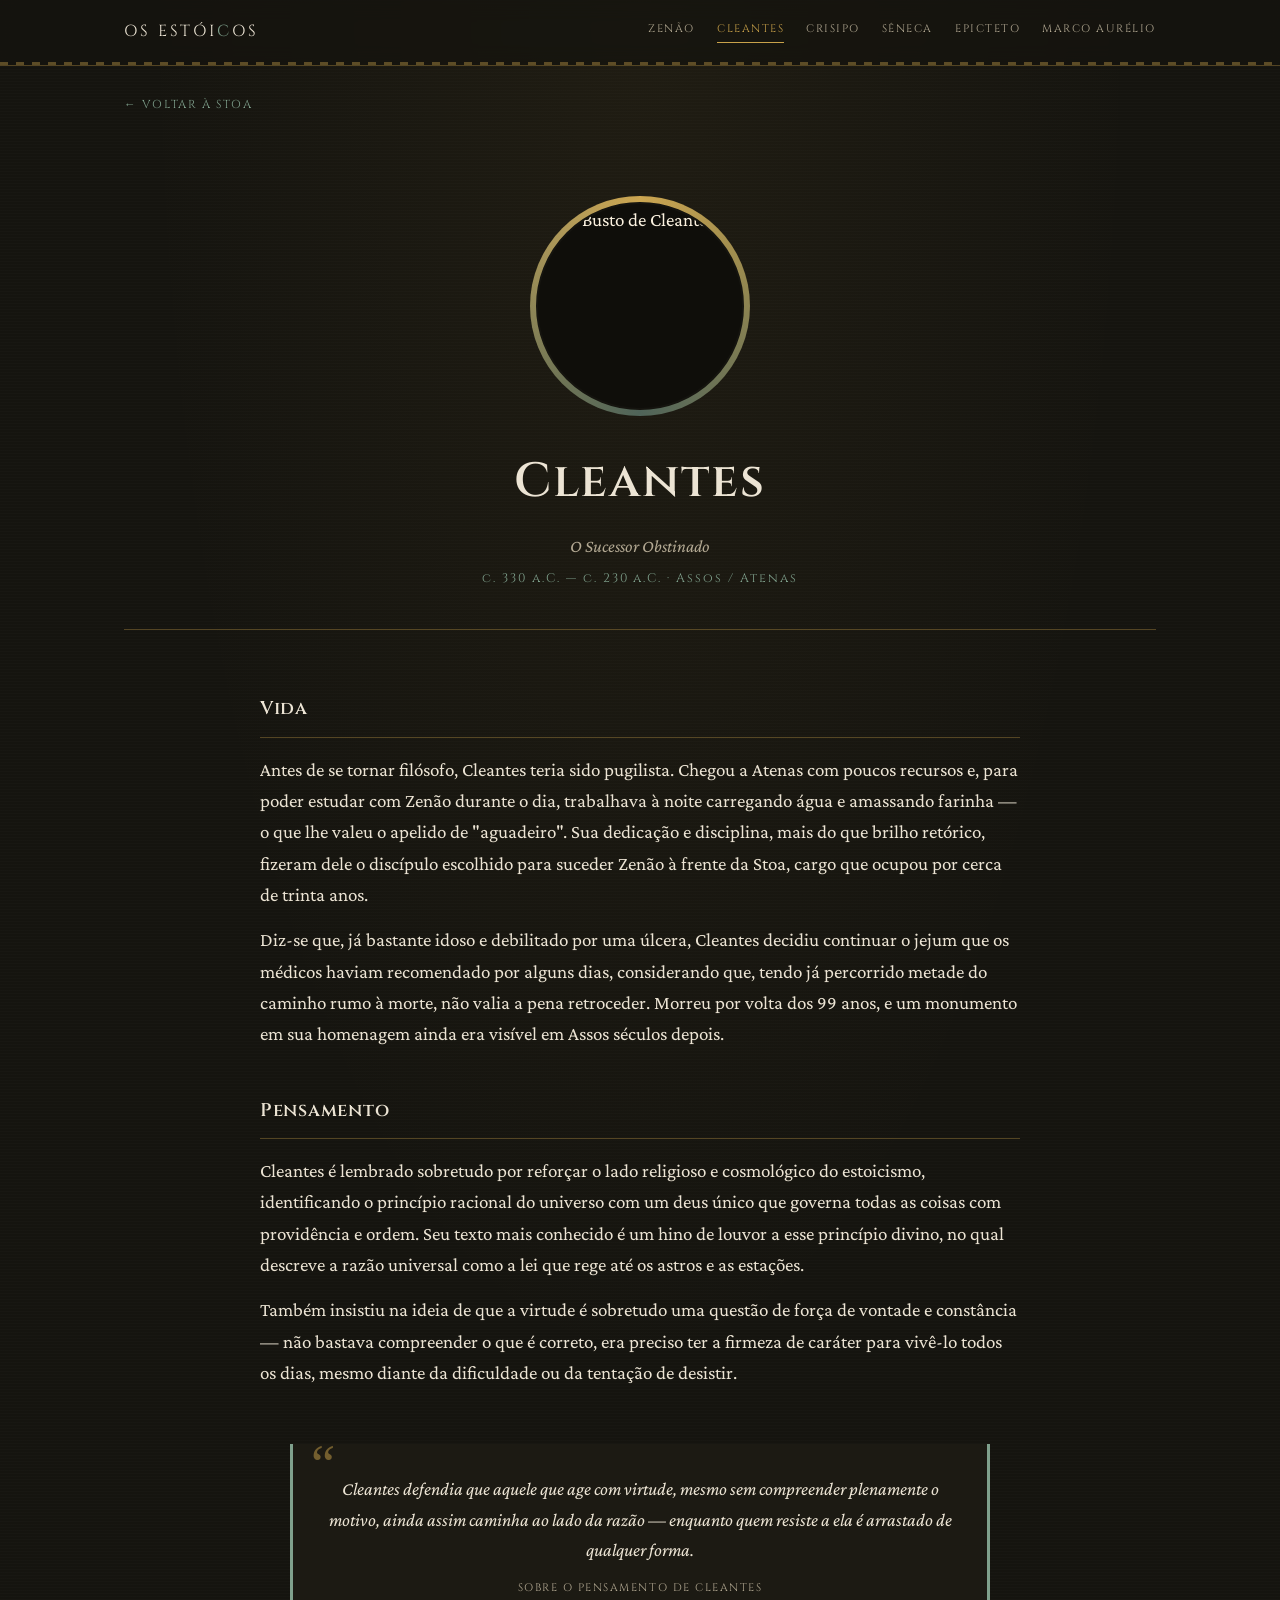
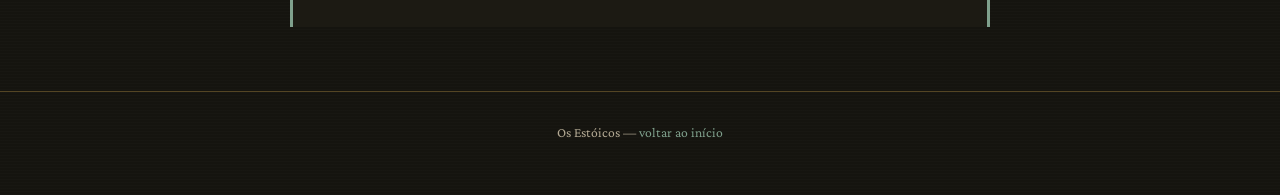
==== cleantes.html @ 4e1180bf "Add files via upload" ====
<!DOCTYPE html>
<html lang="pt-BR">
<head>
<meta charset="UTF-8">
<meta name="viewport" content="width=device-width, initial-scale=1.0">
<title>Cleantes — Os Estóicos</title>
<link rel="stylesheet" href="style.css">
</head>
<body>

<header class="frieze">
  <div class="frieze-inner">
    <div class="brand">OS ESTÓI<span>C</span>OS</div>
    <nav class="frieze-links" aria-label="Filósofos">
      <a href="zenao.html">Zenão</a>
      <a href="cleantes.html" class="current">Cleantes</a>
      <a href="crisipo.html">Crisipo</a>
      <a href="seneca.html">Sêneca</a>
      <a href="epicteto.html">Epicteto</a>
      <a href="marco-aurelio.html">Marco Aurélio</a>
    </nav>
  </div>
</header>

<main>
  <div class="wrap" style="padding-top:20px">
    <a class="back-link" href="index.html">← Voltar à Stoa</a>
  </div>

  <section class="p-hero wrap">
    <div class="coin large">
      <div class="coin-inner">
        <img src="https://commons.wikimedia.org/wiki/Special:FilePath/Bust_of_the_Stoic_Philosopher_Cleanthes.jpg?width=700" alt="Busto de Cleantes">
      </div>
    </div>
    <h1>Cleantes</h1>
    <span class="epithet">O Sucessor Obstinado</span>
    <span class="dates">c. 330 a.C. — c. 230 a.C. · Assos / Atenas</span>
  </section>

  <div class="wrap"><hr class="rule"></div>

  <section class="section wrap">
    <div class="content-grid">

      <div>
        <h2>Vida</h2>
        <p>
          Antes de se tornar filósofo, Cleantes teria sido pugilista. Chegou a
          Atenas com poucos recursos e, para poder estudar com Zenão durante o
          dia, trabalhava à noite carregando água e amassando farinha — o que
          lhe valeu o apelido de "aguadeiro". Sua dedicação e disciplina,
          mais do que brilho retórico, fizeram dele o discípulo escolhido para
          suceder Zenão à frente da Stoa, cargo que ocupou por cerca de trinta
          anos.
        </p>
        <p>
          Diz-se que, já bastante idoso e debilitado por uma úlcera, Cleantes
          decidiu continuar o jejum que os médicos haviam recomendado por
          alguns dias, considerando que, tendo já percorrido metade do caminho
          rumo à morte, não valia a pena retroceder. Morreu por volta dos 99
          anos, e um monumento em sua homenagem ainda era visível em Assos
          séculos depois.
        </p>
      </div>

      <div>
        <h2>Pensamento</h2>
        <p>
          Cleantes é lembrado sobretudo por reforçar o lado religioso e
          cosmológico do estoicismo, identificando o princípio racional do
          universo com um deus único que governa todas as coisas com
          providência e ordem. Seu texto mais conhecido é um hino de louvor a
          esse princípio divino, no qual descreve a razão universal como a lei
          que rege até os astros e as estações.
        </p>
        <p>
          Também insistiu na ideia de que a virtude é sobretudo uma questão de
          força de vontade e constância — não bastava compreender o que é
          correto, era preciso ter a firmeza de caráter para vivê-lo todos os
          dias, mesmo diante da dificuldade ou da tentação de desistir.
        </p>
      </div>

    </div>

    <div class="quote-block" style="margin-top:56px">
      Cleantes defendia que aquele que age com virtude, mesmo sem
      compreender plenamente o motivo, ainda assim caminha ao lado da razão —
      enquanto quem resiste a ela é arrastado de qualquer forma.
      <cite>Sobre o pensamento de Cleantes</cite>
    </div>
  </section>
</main>

<footer>
  <div class="wrap">Os Estóicos — <a href="index.html">voltar ao início</a></div>
</footer>

</body>
</html>
---- style.css ----
@import url('https://fonts.googleapis.com/css2?family=Cinzel:wght@500;600;700&family=Crimson+Pro:ital,wght@0,400;0,500;0,600;1,400&display=swap');

:root{
  --bg: #15140f;
  --bg-panel: #1c1a13;
  --marble: #ece4d4;
  --marble-dim: #b3a993;
  --verdigris: #7fa08c;
  --verdigris-dim: #4f6459;
  --terracotta: #b4502f;
  --gold: #c9a24a;
  --rule: rgba(201,162,74,0.35);
  --maxw: 1080px;
}

*{ box-sizing: border-box; }

html{ scroll-behavior: smooth; }

body{
  margin:0;
  background: var(--bg);
  background-image:
    radial-gradient(ellipse at top, rgba(201,162,74,0.06), transparent 55%),
    repeating-linear-gradient(180deg, rgba(255,255,255,0.012) 0px, rgba(255,255,255,0.012) 1px, transparent 1px, transparent 3px);
  color: var(--marble);
  font-family: 'Crimson Pro', Georgia, serif;
  font-size: 19px;
  line-height: 1.65;
  -webkit-font-smoothing: antialiased;
}

a{ color: var(--verdigris); text-decoration: none; }
a:hover{ color: var(--gold); }
a:focus-visible, button:focus-visible{ outline: 2px solid var(--gold); outline-offset: 3px; }

h1,h2,h3, .display{
  font-family: 'Cinzel', serif;
  letter-spacing: 0.04em;
  font-weight: 600;
  color: var(--marble);
  margin: 0;
}

.eyebrow{
  font-family: 'Cinzel', serif;
  font-size: 0.72rem;
  letter-spacing: 0.28em;
  text-transform: uppercase;
  color: var(--verdigris);
}

/* ---------- frieze nav ---------- */
.frieze{
  position: sticky;
  top: 0;
  z-index: 50;
  border-bottom: 1px solid var(--rule);
  background: rgba(21,20,15,0.78);
  backdrop-filter: blur(10px) saturate(1.1);
  -webkit-backdrop-filter: blur(10px) saturate(1.1);
}
/* delicate gold key-pattern hairline beneath the nav */
.frieze::after{
  content:"";
  display:block;
  height:3px;
  background-image: repeating-linear-gradient(
    90deg,
    var(--gold) 0 8px,
    transparent 8px 16px
  );
  opacity: 0.4;
}
.frieze-inner{
  max-width: var(--maxw);
  margin: 0 auto;
  padding: 18px 24px;
  display:flex;
  align-items:center;
  justify-content: space-between;
  gap: 20px;
  flex-wrap: wrap;
}
.brand{
  font-family:'Cinzel', serif;
  font-size: 1rem;
  letter-spacing: 0.18em;
  color: var(--marble);
  white-space: nowrap;
}
.brand span{ color: var(--verdigris); }
.frieze-links{
  display:flex;
  gap: 22px;
  flex-wrap: wrap;
  font-family:'Cinzel', serif;
  font-size: 0.68rem;
  letter-spacing: 0.14em;
  text-transform: uppercase;
}
.frieze-links a{
  color: var(--marble-dim);
  padding-bottom: 4px;
  border-bottom: 1px solid transparent;
}
.frieze-links a:hover{ color: var(--marble); border-color: var(--rule); }
.frieze-links a.current{ color: var(--gold); border-color: var(--gold); }

/* ---------- layout helpers ---------- */
.wrap{ max-width: var(--maxw); margin: 0 auto; padding: 0 24px; }
.section{ padding: 64px 0; }
.rule{
  height:1px;
  background: var(--rule);
  border:none;
  margin: 0;
}

/* ---------- entrance animation ---------- */
@keyframes fadeUp{
  from{ opacity:0; transform: translateY(16px); }
  to{ opacity:1; transform: translateY(0); }
}
.fade-in{
  animation: fadeUp 0.8s cubic-bezier(.2,.7,.3,1) both;
}

/* ---------- home hero ---------- */
.hero{ padding: 88px 0 56px; text-align:center; }
.hero .eyebrow{ display:block; margin-bottom: 18px; animation: fadeUp 0.7s ease both; }
.hero h1{
  font-size: clamp(2.4rem, 6vw, 4.2rem);
  line-height: 1.05;
  animation: fadeUp 0.8s ease both 0.08s;
}
.hero p.lede{
  max-width: 640px;
  margin: 26px auto 0;
  color: var(--marble-dim);
  font-size: 1.15rem;
  animation: fadeUp 0.9s ease both 0.16s;
}

/* ---------- coin medallion ---------- */
.coin{
  position: relative;
  width: 148px; height:148px;
  margin: 0 auto;
  border-radius: 50%;
  padding: 6px;
  background:
    radial-gradient(circle at 30% 25%, rgba(255,255,255,0.08), transparent 60%),
    conic-gradient(from 0deg, var(--gold), var(--verdigris-dim), var(--gold));
  transition: box-shadow 0.4s ease, transform 0.4s ease;
  animation: fadeUp 0.8s ease both;
}
.coin-inner{
  width:100%; height:100%;
  border-radius:50%;
  overflow:hidden;
  border: 2px solid var(--bg);
  background: #0f0e0a;
}
.coin-inner img{
  width:100%; height:100%;
  object-fit: cover;
  filter: grayscale(0.55) sepia(0.18) contrast(1.05);
  display:block;
  transition: filter 0.4s ease, transform 0.6s ease;
}
.coin.large{ width: 220px; height:220px; }

.stele:hover .coin,
.p-hero .coin:hover{
  box-shadow: 0 0 0 6px rgba(201,162,74,0.12), 0 8px 28px rgba(0,0,0,0.45);
  transform: scale(1.03);
}
.stele:hover .coin-inner img{
  filter: grayscale(0.25) sepia(0.22) contrast(1.08);
  transform: scale(1.06);
}

/* ---------- era group ---------- */
.era-head{
  display:flex;
  align-items:baseline;
  gap: 16px;
  margin-bottom: 34px;
}
.era-head h2{ font-size: 1.4rem; }
.era-head .years{ color: var(--marble-dim); font-family:'Crimson Pro',serif; font-style: italic; font-size:1rem; }
.era-head::after{
  content:"";
  flex:1;
  height:1px;
  background: var(--rule);
}

.stele-grid{
  display:grid;
  grid-template-columns: repeat(3, 1fr);
  gap: 28px;
}
@media (max-width: 720px){
  .stele-grid{ grid-template-columns: 1fr; }
}

.stele{
  background: var(--bg-panel);
  border: 1px solid var(--rule);
  padding: 32px 22px 26px;
  text-align:center;
  transition: transform 0.25s ease, border-color 0.25s ease, background 0.25s ease, box-shadow 0.25s ease;
  animation: fadeUp 0.7s ease both;
}
.stele-grid > .stele:nth-child(1){ animation-delay: 0.05s; }
.stele-grid > .stele:nth-child(2){ animation-delay: 0.14s; }
.stele-grid > .stele:nth-child(3){ animation-delay: 0.23s; }

.stele:hover{
  transform: translateY(-6px);
  border-color: var(--gold);
  background: #221f16;
  box-shadow: 0 14px 32px rgba(0,0,0,0.35);
}
.stele h3{
  margin-top: 20px;
  font-size: 1.1rem;
}
.stele .epithet{
  display:block;
  margin-top: 6px;
  font-style: italic;
  color: var(--marble-dim);
  font-size: 0.95rem;
}
.stele .goto{
  display:inline-block;
  margin-top: 18px;
  font-family:'Cinzel', serif;
  font-size: 0.68rem;
  letter-spacing: 0.14em;
  text-transform: uppercase;
  transition: letter-spacing 0.3s ease, color 0.3s ease;
}
.stele:hover .goto{
  letter-spacing: 0.2em;
  color: var(--gold);
}

/* ---------- philosopher page ---------- */
.p-hero{
  text-align:center;
  padding: 72px 0 40px;
}
.p-hero h1{
  margin-top: 26px;
  font-size: clamp(2rem, 5vw, 3rem);
  animation: fadeUp 0.8s ease both 0.08s;
}
.p-hero .epithet{
  display:block;
  margin-top: 10px;
  font-style: italic;
  color: var(--marble-dim);
  font-size: 1.1rem;
  animation: fadeUp 0.8s ease both 0.14s;
}
.p-hero .dates{
  display:block;
  margin-top: 8px;
  color: var(--verdigris);
  font-family:'Cinzel', serif;
  font-size: 0.78rem;
  letter-spacing: 0.16em;
  animation: fadeUp 0.8s ease both 0.2s;
}

.content-grid{
  display:grid;
  grid-template-columns: 1fr;
  gap: 46px;
  max-width: 760px;
  margin: 0 auto;
  animation: fadeUp 0.8s ease both 0.1s;
}
.content-grid h2{
  font-size: 1.15rem;
  margin-bottom: 16px;
  padding-bottom: 12px;
  border-bottom: 1px solid var(--rule);
}
.content-grid p{ margin: 0 0 14px; color: var(--marble); }
.content-grid p:last-child{ margin-bottom: 0; }

.quote-block{
  position: relative;
  max-width: 700px;
  margin: 10px auto 0;
  padding: 30px 34px;
  background: var(--bg-panel);
  border-left: 3px solid var(--verdigris);
  border-right: 3px solid var(--verdigris);
  font-style: italic;
  color: var(--marble);
  text-align:center;
  font-size: 1.15rem;
  animation: fadeUp 0.9s ease both 0.2s;
}
.quote-block::before{
  content: "\201C";
  position: absolute;
  top: -6px;
  left: 18px;
  font-family: Georgia, serif;
  font-style: normal;
  font-size: 3.4rem;
  color: var(--gold);
  opacity: 0.5;
  line-height: 1;
}
.quote-block cite{
  display:block;
  margin-top: 14px;
  font-style: normal;
  font-family:'Cinzel', serif;
  font-size: 0.68rem;
  letter-spacing: 0.14em;
  color: var(--marble-dim);
  text-transform: uppercase;
}

footer{
  border-top: 1px solid var(--rule);
  padding: 30px 0 50px;
  text-align:center;
  color: var(--marble-dim);
  font-size: 0.85rem;
}
footer a{ color: var(--verdigris); }

.back-link{
  display:inline-block;
  margin: 0 auto 10px;
  font-family:'Cinzel', serif;
  font-size: 0.72rem;
  letter-spacing: 0.14em;
  text-transform: uppercase;
  transition: transform 0.25s ease, color 0.25s ease;
}
.back-link:hover{
  transform: translateX(-4px);
  color: var(--gold);
}

@media (prefers-reduced-motion: reduce){
  *{ transition: none !important; animation: none !important; }
}
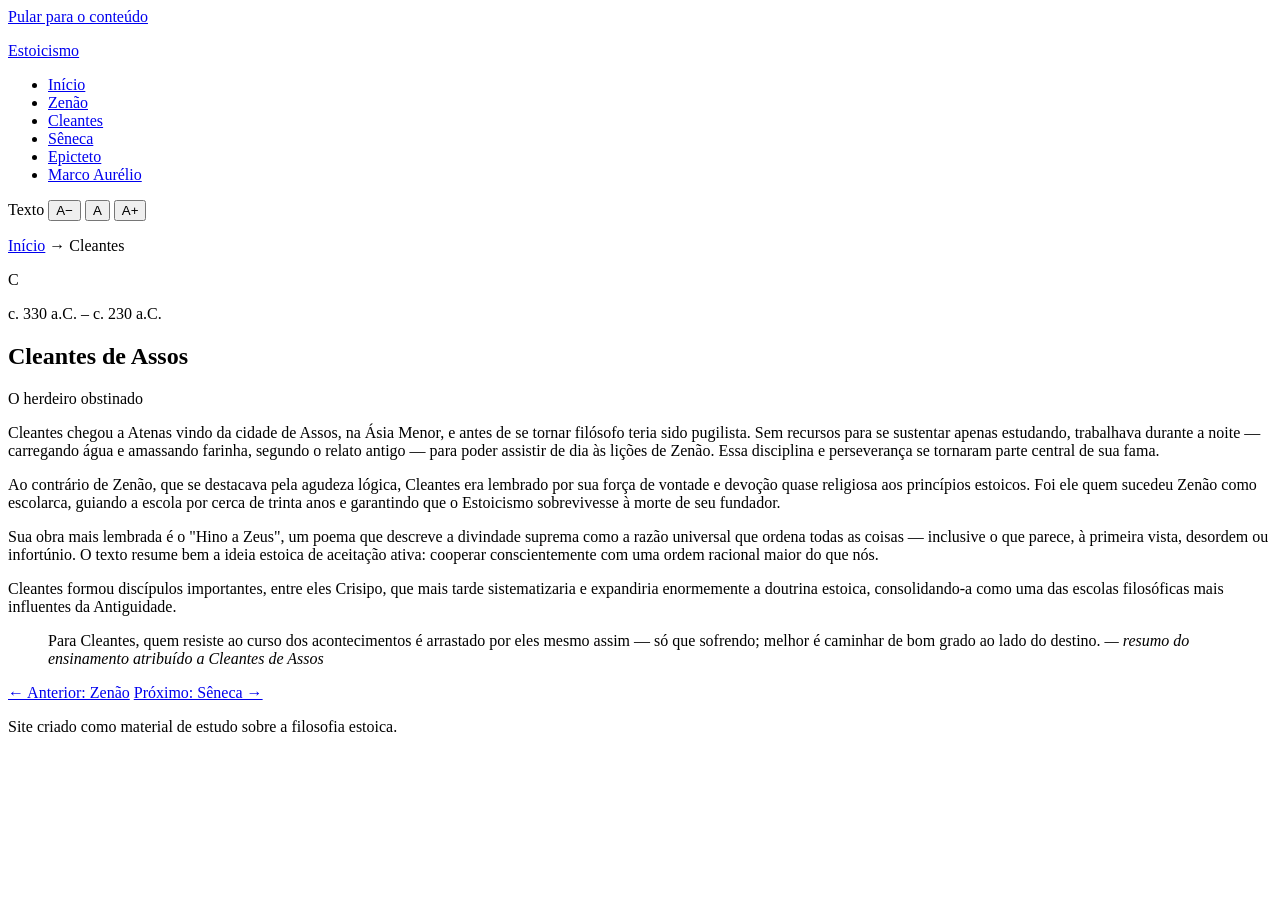
==== commit 8cb97454: "Update cleantes.html" ====
--- a/cleantes.html
+++ b/cleantes.html
@@ -3,99 +3,94 @@
 <head>
 <meta charset="UTF-8">
 <meta name="viewport" content="width=device-width, initial-scale=1.0">
-<title>Cleantes — Os Estóicos</title>
+<title>Cleantes — Estoicismo</title>
+<meta name="description" content="Vida e ideias de Cleantes de Assos, segundo escolarca do Estoicismo.">
+<link rel="preconnect" href="https://fonts.googleapis.com">
+<link href="https://fonts.googleapis.com/css2?family=Atkinson+Hyperlegible:ital,wght@0,400;0,700;1,400&family=Cinzel:wght@500;700&display=swap" rel="stylesheet">
 <link rel="stylesheet" href="style.css">
 </head>
 <body>
+<a class="skip-link" href="#conteudo">Pular para o conteúdo</a>
 
-<header class="frieze">
-  <div class="frieze-inner">
-    <div class="brand">OS ESTÓI<span>C</span>OS</div>
-    <nav class="frieze-links" aria-label="Filósofos">
-      <a href="zenao.html">Zenão</a>
-      <a href="cleantes.html" class="current">Cleantes</a>
-      <a href="crisipo.html">Crisipo</a>
-      <a href="seneca.html">Sêneca</a>
-      <a href="epicteto.html">Epicteto</a>
-      <a href="marco-aurelio.html">Marco Aurélio</a>
+<header class="site-header">
+  <div class="header-inner">
+    <p class="site-title"><a href="index.html">Estoicismo</a></p>
+    <nav class="main-nav" aria-label="Navegação principal">
+      <ul>
+        <li><a href="index.html">Início</a></li>
+        <li><a href="zenao.html">Zenão</a></li>
+        <li><a href="cleantes.html" aria-current="page">Cleantes</a></li>
+        <li><a href="seneca.html">Sêneca</a></li>
+        <li><a href="epicteto.html">Epicteto</a></li>
+        <li><a href="marco-aurelio.html">Marco Aurélio</a></li>
+      </ul>
     </nav>
+    <div class="font-controls" role="group" aria-label="Ajustar tamanho do texto">
+      <span>Texto</span>
+      <button id="font-decrease" type="button" aria-label="Diminuir tamanho do texto">A−</button>
+      <button id="font-reset" type="button" aria-label="Restaurar tamanho padrão do texto">A</button>
+      <button id="font-increase" type="button" aria-label="Aumentar tamanho do texto">A+</button>
+    </div>
   </div>
 </header>
 
-<main>
-  <div class="wrap" style="padding-top:20px">
-    <a class="back-link" href="index.html">← Voltar à Stoa</a>
-  </div>
+<main id="conteudo">
 
-  <section class="p-hero wrap">
-    <div class="coin large">
-      <div class="coin-inner">
-        <img src="https://commons.wikimedia.org/wiki/Special:FilePath/Bust_of_the_Stoic_Philosopher_Cleanthes.jpg?width=700" alt="Busto de Cleantes">
+  <p class="breadcrumb"><a href="index.html">Início</a> → Cleantes</p>
+
+  <article>
+    <div class="philo-header">
+      <div class="portrait-wrap">
+        <!-- Troque esta imagem substituindo o arquivo em imagens/cleantes.jpg -->
+        <img class="philo-portrait" src="imagens/cleantes.jpg" alt="Representação de Cleantes de Assos"
+             onerror="this.replaceWith(Object.assign(document.createElement('span'),{className:'philo-portrait placeholder',textContent:'C'}))">
+      </div>
+      <div>
+        <p class="dates">c. 330 a.C. – c. 230 a.C.</p>
+        <h1>Cleantes de Assos</h1>
+        <p class="lede">O herdeiro obstinado</p>
       </div>
     </div>
-    <h1>Cleantes</h1>
-    <span class="epithet">O Sucessor Obstinado</span>
-    <span class="dates">c. 330 a.C. — c. 230 a.C. · Assos / Atenas</span>
-  </section>
 
-  <div class="wrap"><hr class="rule"></div>
+    <div class="philo-content">
+      <p>Cleantes chegou a Atenas vindo da cidade de Assos, na Ásia Menor, e antes de se tornar filósofo
+      teria sido pugilista. Sem recursos para se sustentar apenas estudando, trabalhava durante a noite —
+      carregando água e amassando farinha, segundo o relato antigo — para poder assistir de dia às lições
+      de Zenão. Essa disciplina e perseverança se tornaram parte central de sua fama.</p>
 
-  <section class="section wrap">
-    <div class="content-grid">
+      <p>Ao contrário de Zenão, que se destacava pela agudeza lógica, Cleantes era lembrado por sua força
+      de vontade e devoção quase religiosa aos princípios estoicos. Foi ele quem sucedeu Zenão como
+      escolarca, guiando a escola por cerca de trinta anos e garantindo que o Estoicismo sobrevivesse à
+      morte de seu fundador.</p>
 
-      <div>
-        <h2>Vida</h2>
-        <p>
-          Antes de se tornar filósofo, Cleantes teria sido pugilista. Chegou a
-          Atenas com poucos recursos e, para poder estudar com Zenão durante o
-          dia, trabalhava à noite carregando água e amassando farinha — o que
-          lhe valeu o apelido de "aguadeiro". Sua dedicação e disciplina,
-          mais do que brilho retórico, fizeram dele o discípulo escolhido para
-          suceder Zenão à frente da Stoa, cargo que ocupou por cerca de trinta
-          anos.
-        </p>
-        <p>
-          Diz-se que, já bastante idoso e debilitado por uma úlcera, Cleantes
-          decidiu continuar o jejum que os médicos haviam recomendado por
-          alguns dias, considerando que, tendo já percorrido metade do caminho
-          rumo à morte, não valia a pena retroceder. Morreu por volta dos 99
-          anos, e um monumento em sua homenagem ainda era visível em Assos
-          séculos depois.
-        </p>
-      </div>
+      <p>Sua obra mais lembrada é o "Hino a Zeus", um poema que descreve a divindade suprema como a razão
+      universal que ordena todas as coisas — inclusive o que parece, à primeira vista, desordem ou infortúnio.
+      O texto resume bem a ideia estoica de aceitação ativa: cooperar conscientemente com uma ordem racional
+      maior do que nós.</p>
 
-      <div>
-        <h2>Pensamento</h2>
-        <p>
-          Cleantes é lembrado sobretudo por reforçar o lado religioso e
-          cosmológico do estoicismo, identificando o princípio racional do
-          universo com um deus único que governa todas as coisas com
-          providência e ordem. Seu texto mais conhecido é um hino de louvor a
-          esse princípio divino, no qual descreve a razão universal como a lei
-          que rege até os astros e as estações.
-        </p>
-        <p>
-          Também insistiu na ideia de que a virtude é sobretudo uma questão de
-          força de vontade e constância — não bastava compreender o que é
-          correto, era preciso ter a firmeza de caráter para vivê-lo todos os
-          dias, mesmo diante da dificuldade ou da tentação de desistir.
-        </p>
-      </div>
-
+      <p>Cleantes formou discípulos importantes, entre eles Crisipo, que mais tarde sistematizaria e
+      expandiria enormemente a doutrina estoica, consolidando-a como uma das escolas filosóficas mais
+      influentes da Antiguidade.</p>
     </div>
 
-    <div class="quote-block" style="margin-top:56px">
-      Cleantes defendia que aquele que age com virtude, mesmo sem
-      compreender plenamente o motivo, ainda assim caminha ao lado da razão —
-      enquanto quem resiste a ela é arrastado de qualquer forma.
-      <cite>Sobre o pensamento de Cleantes</cite>
-    </div>
-  </section>
+    <blockquote class="pull-quote">
+      Para Cleantes, quem resiste ao curso dos acontecimentos é arrastado por eles mesmo assim — só que
+      sofrendo; melhor é caminhar de bom grado ao lado do destino.
+      <cite>— resumo do ensinamento atribuído a Cleantes de Assos</cite>
+    </blockquote>
+
+    <nav class="next-prev" aria-label="Navegação entre filósofos">
+      <a href="zenao.html">← Anterior: Zenão</a>
+      <a href="seneca.html">Próximo: Sêneca →</a>
+    </nav>
+  </article>
+
 </main>
 
-<footer>
-  <div class="wrap">Os Estóicos — <a href="index.html">voltar ao início</a></div>
+<footer class="site-footer">
+  <p>Site criado como material de estudo sobre a filosofia estoica.</p>
 </footer>
 
+<script src="script.js"></script>
 </body>
 </html>
--- a/style.css
+++ b/style.css
@@ -1,357 +1,23 @@
+
 @import url('https://fonts.googleapis.com/css2?family=Cinzel:wght@500;600;700&family=Crimson+Pro:ital,wght@0,400;0,500;0,600;1,400&display=swap');
-
+ 
+/* ============================================================
+   Paleta de alto contraste, pensada para usuários com baixa
+   visão: todas as combinações de texto/fundo abaixo atingem
+   no mínimo o padrão WCAG AA (a maioria alcança AAA, 7:1+).
+   ============================================================ */
 :root{
-  --bg: #15140f;
-  --bg-panel: #1c1a13;
-  --marble: #ece4d4;
-  --marble-dim: #b3a993;
-  --verdigris: #7fa08c;
+  --bg: #0b0a08;             /* quase preto, fundo principal */
+  --bg-panel: #17140e;       /* painéis/cartões, levemente mais claro */
+  --marble: #fbf7ec;         /* texto principal — contraste ~18:1 sobre --bg */
+  --marble-dim: #d9cfb8;     /* texto secundário — contraste ~11:1 sobre --bg */
+  --verdigris: #8fd6b4;      /* verde-bronze claro — contraste ~10:1 sobre --bg */
   --verdigris-dim: #4f6459;
-  --terracotta: #b4502f;
-  --gold: #c9a24a;
-  --rule: rgba(201,162,74,0.35);
+  --terracotta: #ff9466;     /* laranja-terracota claro, só para realces pontuais */
+  --gold: #f0c563;           /* dourado claro — contraste ~12:1 sobre --bg */
+  --focus: #ffe066;          /* amarelo vivo, reservado só para o anel de foco */
+  --rule: rgba(240,197,99,0.65);
   --maxw: 1080px;
-}
-
-*{ box-sizing: border-box; }
-
-html{ scroll-behavior: smooth; }
-
-body{
-  margin:0;
-  background: var(--bg);
-  background-image:
-    radial-gradient(ellipse at top, rgba(201,162,74,0.06), transparent 55%),
-    repeating-linear-gradient(180deg, rgba(255,255,255,0.012) 0px, rgba(255,255,255,0.012) 1px, transparent 1px, transparent 3px);
-  color: var(--marble);
-  font-family: 'Crimson Pro', Georgia, serif;
-  font-size: 19px;
-  line-height: 1.65;
-  -webkit-font-smoothing: antialiased;
-}
-
-a{ color: var(--verdigris); text-decoration: none; }
-a:hover{ color: var(--gold); }
-a:focus-visible, button:focus-visible{ outline: 2px solid var(--gold); outline-offset: 3px; }
-
-h1,h2,h3, .display{
-  font-family: 'Cinzel', serif;
-  letter-spacing: 0.04em;
-  font-weight: 600;
-  color: var(--marble);
-  margin: 0;
-}
-
-.eyebrow{
-  font-family: 'Cinzel', serif;
-  font-size: 0.72rem;
-  letter-spacing: 0.28em;
-  text-transform: uppercase;
-  color: var(--verdigris);
-}
-
-/* ---------- frieze nav ---------- */
-.frieze{
-  position: sticky;
-  top: 0;
-  z-index: 50;
-  border-bottom: 1px solid var(--rule);
-  background: rgba(21,20,15,0.78);
-  backdrop-filter: blur(10px) saturate(1.1);
-  -webkit-backdrop-filter: blur(10px) saturate(1.1);
-}
-/* delicate gold key-pattern hairline beneath the nav */
-.frieze::after{
-  content:"";
-  display:block;
-  height:3px;
-  background-image: repeating-linear-gradient(
-    90deg,
-    var(--gold) 0 8px,
-    transparent 8px 16px
-  );
-  opacity: 0.4;
-}
-.frieze-inner{
-  max-width: var(--maxw);
-  margin: 0 auto;
-  padding: 18px 24px;
-  display:flex;
-  align-items:center;
-  justify-content: space-between;
-  gap: 20px;
-  flex-wrap: wrap;
-}
-.brand{
-  font-family:'Cinzel', serif;
-  font-size: 1rem;
-  letter-spacing: 0.18em;
-  color: var(--marble);
-  white-space: nowrap;
-}
-.brand span{ color: var(--verdigris); }
-.frieze-links{
-  display:flex;
-  gap: 22px;
-  flex-wrap: wrap;
-  font-family:'Cinzel', serif;
-  font-size: 0.68rem;
-  letter-spacing: 0.14em;
-  text-transform: uppercase;
-}
-.frieze-links a{
-  color: var(--marble-dim);
-  padding-bottom: 4px;
-  border-bottom: 1px solid transparent;
-}
-.frieze-links a:hover{ color: var(--marble); border-color: var(--rule); }
-.frieze-links a.current{ color: var(--gold); border-color: var(--gold); }
-
-/* ---------- layout helpers ---------- */
-.wrap{ max-width: var(--maxw); margin: 0 auto; padding: 0 24px; }
-.section{ padding: 64px 0; }
-.rule{
-  height:1px;
-  background: var(--rule);
-  border:none;
-  margin: 0;
-}
-
-/* ---------- entrance animation ---------- */
-@keyframes fadeUp{
-  from{ opacity:0; transform: translateY(16px); }
-  to{ opacity:1; transform: translateY(0); }
-}
-.fade-in{
-  animation: fadeUp 0.8s cubic-bezier(.2,.7,.3,1) both;
-}
-
-/* ---------- home hero ---------- */
-.hero{ padding: 88px 0 56px; text-align:center; }
-.hero .eyebrow{ display:block; margin-bottom: 18px; animation: fadeUp 0.7s ease both; }
-.hero h1{
-  font-size: clamp(2.4rem, 6vw, 4.2rem);
-  line-height: 1.05;
-  animation: fadeUp 0.8s ease both 0.08s;
-}
-.hero p.lede{
-  max-width: 640px;
-  margin: 26px auto 0;
-  color: var(--marble-dim);
-  font-size: 1.15rem;
-  animation: fadeUp 0.9s ease both 0.16s;
-}
-
-/* ---------- coin medallion ---------- */
-.coin{
-  position: relative;
-  width: 148px; height:148px;
-  margin: 0 auto;
-  border-radius: 50%;
-  padding: 6px;
-  background:
-    radial-gradient(circle at 30% 25%, rgba(255,255,255,0.08), transparent 60%),
-    conic-gradient(from 0deg, var(--gold), var(--verdigris-dim), var(--gold));
-  transition: box-shadow 0.4s ease, transform 0.4s ease;
-  animation: fadeUp 0.8s ease both;
-}
-.coin-inner{
-  width:100%; height:100%;
-  border-radius:50%;
-  overflow:hidden;
-  border: 2px solid var(--bg);
-  background: #0f0e0a;
-}
-.coin-inner img{
-  width:100%; height:100%;
-  object-fit: cover;
-  filter: grayscale(0.55) sepia(0.18) contrast(1.05);
-  display:block;
-  transition: filter 0.4s ease, transform 0.6s ease;
-}
-.coin.large{ width: 220px; height:220px; }
-
-.stele:hover .coin,
-.p-hero .coin:hover{
-  box-shadow: 0 0 0 6px rgba(201,162,74,0.12), 0 8px 28px rgba(0,0,0,0.45);
-  transform: scale(1.03);
-}
-.stele:hover .coin-inner img{
-  filter: grayscale(0.25) sepia(0.22) contrast(1.08);
-  transform: scale(1.06);
-}
-
-/* ---------- era group ---------- */
-.era-head{
-  display:flex;
-  align-items:baseline;
-  gap: 16px;
-  margin-bottom: 34px;
-}
-.era-head h2{ font-size: 1.4rem; }
-.era-head .years{ color: var(--marble-dim); font-family:'Crimson Pro',serif; font-style: italic; font-size:1rem; }
-.era-head::after{
-  content:"";
-  flex:1;
-  height:1px;
-  background: var(--rule);
-}
-
-.stele-grid{
-  display:grid;
-  grid-template-columns: repeat(3, 1fr);
-  gap: 28px;
-}
-@media (max-width: 720px){
-  .stele-grid{ grid-template-columns: 1fr; }
-}
-
-.stele{
-  background: var(--bg-panel);
-  border: 1px solid var(--rule);
-  padding: 32px 22px 26px;
-  text-align:center;
-  transition: transform 0.25s ease, border-color 0.25s ease, background 0.25s ease, box-shadow 0.25s ease;
-  animation: fadeUp 0.7s ease both;
-}
-.stele-grid > .stele:nth-child(1){ animation-delay: 0.05s; }
-.stele-grid > .stele:nth-child(2){ animation-delay: 0.14s; }
-.stele-grid > .stele:nth-child(3){ animation-delay: 0.23s; }
-
-.stele:hover{
-  transform: translateY(-6px);
-  border-color: var(--gold);
-  background: #221f16;
-  box-shadow: 0 14px 32px rgba(0,0,0,0.35);
-}
-.stele h3{
-  margin-top: 20px;
-  font-size: 1.1rem;
-}
-.stele .epithet{
-  display:block;
-  margin-top: 6px;
-  font-style: italic;
-  color: var(--marble-dim);
-  font-size: 0.95rem;
-}
-.stele .goto{
-  display:inline-block;
-  margin-top: 18px;
-  font-family:'Cinzel', serif;
-  font-size: 0.68rem;
-  letter-spacing: 0.14em;
-  text-transform: uppercase;
-  transition: letter-spacing 0.3s ease, color 0.3s ease;
-}
-.stele:hover .goto{
-  letter-spacing: 0.2em;
-  color: var(--gold);
-}
-
-/* ---------- philosopher page ---------- */
-.p-hero{
-  text-align:center;
-  padding: 72px 0 40px;
-}
-.p-hero h1{
-  margin-top: 26px;
-  font-size: clamp(2rem, 5vw, 3rem);
-  animation: fadeUp 0.8s ease both 0.08s;
-}
-.p-hero .epithet{
-  display:block;
-  margin-top: 10px;
-  font-style: italic;
-  color: var(--marble-dim);
-  font-size: 1.1rem;
-  animation: fadeUp 0.8s ease both 0.14s;
-}
-.p-hero .dates{
-  display:block;
-  margin-top: 8px;
-  color: var(--verdigris);
-  font-family:'Cinzel', serif;
-  font-size: 0.78rem;
-  letter-spacing: 0.16em;
-  animation: fadeUp 0.8s ease both 0.2s;
-}
-
-.content-grid{
-  display:grid;
-  grid-template-columns: 1fr;
-  gap: 46px;
-  max-width: 760px;
-  margin: 0 auto;
-  animation: fadeUp 0.8s ease both 0.1s;
-}
-.content-grid h2{
-  font-size: 1.15rem;
-  margin-bottom: 16px;
-  padding-bottom: 12px;
-  border-bottom: 1px solid var(--rule);
-}
-.content-grid p{ margin: 0 0 14px; color: var(--marble); }
-.content-grid p:last-child{ margin-bottom: 0; }
-
-.quote-block{
-  position: relative;
-  max-width: 700px;
-  margin: 10px auto 0;
-  padding: 30px 34px;
-  background: var(--bg-panel);
-  border-left: 3px solid var(--verdigris);
-  border-right: 3px solid var(--verdigris);
-  font-style: italic;
-  color: var(--marble);
-  text-align:center;
-  font-size: 1.15rem;
-  animation: fadeUp 0.9s ease both 0.2s;
-}
-.quote-block::before{
-  content: "\201C";
-  position: absolute;
-  top: -6px;
-  left: 18px;
-  font-family: Georgia, serif;
-  font-style: normal;
-  font-size: 3.4rem;
-  color: var(--gold);
-  opacity: 0.5;
-  line-height: 1;
-}
-.quote-block cite{
-  display:block;
-  margin-top: 14px;
-  font-style: normal;
-  font-family:'Cinzel', serif;
-  font-size: 0.68rem;
-  letter-spacing: 0.14em;
-  color: var(--marble-dim);
-  text-transform: uppercase;
-}
-
-footer{
-  border-top: 1px solid var(--rule);
-  padding: 30px 0 50px;
-  text-align:center;
-  color: var(--marble-dim);
-  font-size: 0.85rem;
-}
-footer a{ color: var(--verdigris); }
-
-.back-link{
-  display:inline-block;
-  margin: 0 auto 10px;
-  font-family:'Cinzel', serif;
-  font-size: 0.72rem;
-  letter-spacing: 0.14em;
-  text-transform: uppercase;
-  transition: transform 0.25s ease, color 0.25s ease;
-}
-.back-link:hover{
-  transform: translateX(-4px);
-  color: var(--gold);
 }
 
 @media (prefers-reduced-motion: reduce){
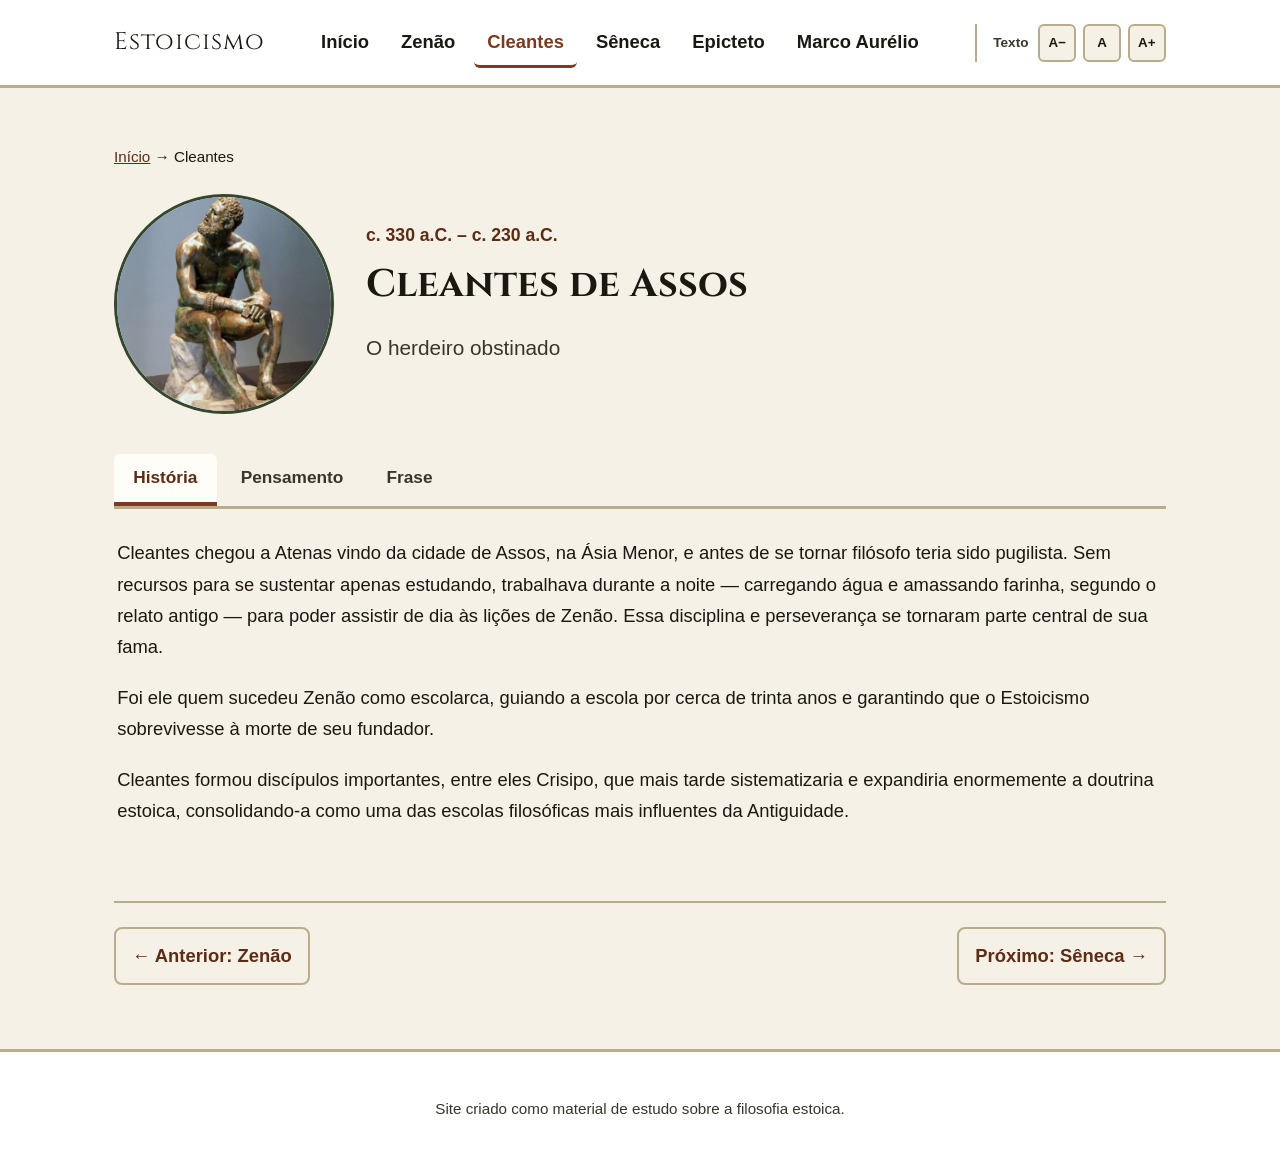
==== commit 446d992d: "Add files via upload" ====
--- a/cleantes.html
+++ b/cleantes.html
@@ -52,32 +52,50 @@
       </div>
     </div>
 
-    <div class="philo-content">
-      <p>Cleantes chegou a Atenas vindo da cidade de Assos, na Ásia Menor, e antes de se tornar filósofo
-      teria sido pugilista. Sem recursos para se sustentar apenas estudando, trabalhava durante a noite —
-      carregando água e amassando farinha, segundo o relato antigo — para poder assistir de dia às lições
-      de Zenão. Essa disciplina e perseverança se tornaram parte central de sua fama.</p>
+    <div class="tabs">
+      <div class="tab-list" role="tablist" aria-label="Sobre Cleantes de Assos">
+        <button class="tab" role="tab" id="tab-historia" aria-controls="painel-historia" aria-selected="true">História</button>
+        <button class="tab" role="tab" id="tab-pensamento" aria-controls="painel-pensamento" aria-selected="false" tabindex="-1">Pensamento</button>
+        <button class="tab" role="tab" id="tab-frase" aria-controls="painel-frase" aria-selected="false" tabindex="-1">Frase</button>
+      </div>
 
-      <p>Ao contrário de Zenão, que se destacava pela agudeza lógica, Cleantes era lembrado por sua força
-      de vontade e devoção quase religiosa aos princípios estoicos. Foi ele quem sucedeu Zenão como
-      escolarca, guiando a escola por cerca de trinta anos e garantindo que o Estoicismo sobrevivesse à
-      morte de seu fundador.</p>
+      <div class="tab-panel philo-content" id="painel-historia" role="tabpanel" aria-labelledby="tab-historia" tabindex="0">
+        <p>Cleantes chegou a Atenas vindo da cidade de Assos, na Ásia Menor, e antes de se tornar filósofo
+        teria sido pugilista. Sem recursos para se sustentar apenas estudando, trabalhava durante a noite —
+        carregando água e amassando farinha, segundo o relato antigo — para poder assistir de dia às lições
+        de Zenão. Essa disciplina e perseverança se tornaram parte central de sua fama.</p>
 
-      <p>Sua obra mais lembrada é o "Hino a Zeus", um poema que descreve a divindade suprema como a razão
-      universal que ordena todas as coisas — inclusive o que parece, à primeira vista, desordem ou infortúnio.
-      O texto resume bem a ideia estoica de aceitação ativa: cooperar conscientemente com uma ordem racional
-      maior do que nós.</p>
+        <p>Foi ele quem sucedeu Zenão como escolarca, guiando a escola por cerca de trinta anos e garantindo
+        que o Estoicismo sobrevivesse à morte de seu fundador.</p>
 
-      <p>Cleantes formou discípulos importantes, entre eles Crisipo, que mais tarde sistematizaria e
-      expandiria enormemente a doutrina estoica, consolidando-a como uma das escolas filosóficas mais
-      influentes da Antiguidade.</p>
+        <p>Cleantes formou discípulos importantes, entre eles Crisipo, que mais tarde sistematizaria e
+        expandiria enormemente a doutrina estoica, consolidando-a como uma das escolas filosóficas mais
+        influentes da Antiguidade.</p>
+      </div>
+
+      <div class="tab-panel philo-content" id="painel-pensamento" role="tabpanel" aria-labelledby="tab-pensamento" tabindex="0">
+        <p>Ao contrário de Zenão, que se destacava pela agudeza lógica, Cleantes era lembrado por sua força
+        de vontade e devoção quase religiosa aos princípios estoicos — a filosofia, para ele, era antes de
+        tudo uma prática de caráter.</p>
+
+        <p>Sua obra mais lembrada é o "Hino a Zeus", um poema que descreve a divindade suprema como a razão
+        universal que ordena todas as coisas, inclusive o que parece, à primeira vista, desordem ou
+        infortúnio. O texto resume bem a ideia estoica de aceitação ativa: cooperar conscientemente com uma
+        ordem racional maior do que nós, em vez de resistir a ela.</p>
+
+        <p>Essa noção de aceitação não significa passividade: para Cleantes, cooperar com a ordem do mundo é
+        um ato consciente de vontade, não resignação. Quem entende essa ordem age com propósito; quem não a
+        entende é arrastado por ela mesmo assim.</p>
+      </div>
+
+      <div class="tab-panel" id="painel-frase" role="tabpanel" aria-labelledby="tab-frase" tabindex="0">
+        <blockquote class="pull-quote">
+          Para Cleantes, quem resiste ao curso dos acontecimentos é arrastado por eles mesmo assim — só que
+          sofrendo; melhor é caminhar de bom grado ao lado do destino.
+          <cite>— resumo do ensinamento atribuído a Cleantes de Assos</cite>
+        </blockquote>
+      </div>
     </div>
-
-    <blockquote class="pull-quote">
-      Para Cleantes, quem resiste ao curso dos acontecimentos é arrastado por eles mesmo assim — só que
-      sofrendo; melhor é caminhar de bom grado ao lado do destino.
-      <cite>— resumo do ensinamento atribuído a Cleantes de Assos</cite>
-    </blockquote>
 
     <nav class="next-prev" aria-label="Navegação entre filósofos">
       <a href="zenao.html">← Anterior: Zenão</a>
--- a/style.css
+++ b/style.css
@@ -1,25 +1,419 @@
-
-@import url('https://fonts.googleapis.com/css2?family=Cinzel:wght@500;600;700&family=Crimson+Pro:ital,wght@0,400;0,500;0,600;1,400&display=swap');
- 
-/* ============================================================
-   Paleta de alto contraste, pensada para usuários com baixa
-   visão: todas as combinações de texto/fundo abaixo atingem
-   no mínimo o padrão WCAG AA (a maioria alcança AAA, 7:1+).
-   ============================================================ */
-:root{
-  --bg: #0b0a08;             /* quase preto, fundo principal */
-  --bg-panel: #17140e;       /* painéis/cartões, levemente mais claro */
-  --marble: #fbf7ec;         /* texto principal — contraste ~18:1 sobre --bg */
-  --marble-dim: #d9cfb8;     /* texto secundário — contraste ~11:1 sobre --bg */
-  --verdigris: #8fd6b4;      /* verde-bronze claro — contraste ~10:1 sobre --bg */
-  --verdigris-dim: #4f6459;
-  --terracotta: #ff9466;     /* laranja-terracota claro, só para realces pontuais */
-  --gold: #f0c563;           /* dourado claro — contraste ~12:1 sobre --bg */
-  --focus: #ffe066;          /* amarelo vivo, reservado só para o anel de foco */
-  --rule: rgba(240,197,99,0.65);
-  --maxw: 1080px;
-}
-
-@media (prefers-reduced-motion: reduce){
-  *{ transition: none !important; animation: none !important; }
-}
+/* =========================================================
+   ESTOICISMO — folha de estilo compartilhada
+   Paleta pensada para alto contraste (baixa visão) + modo escuro.
+   Tipografia de corpo: Atkinson Hyperlegible (criada pelo Braille
+   Institute especificamente para maximizar a legibilidade).
+   ========================================================= */
+
+:root {
+  --bg: #f5f1e6;
+  --bg-alt: #ffffff;
+  --card-bg: #fffdf7;
+  --ink: #1b1811;
+  --ink-soft: #3a3529;
+  --border: #b9ac8a;
+  --bronze: #7a3b1e;
+  --bronze-dark: #5c2c15;
+  --laurel: #33472f;
+  --laurel-light: #4f6a49;
+  --focus: #0b4d8c;
+  --radius: 10px;
+  --max-width: 1100px;
+  --font-body: "Atkinson Hyperlegible", Arial, Helvetica, sans-serif;
+  --font-display: "Cinzel", Georgia, "Times New Roman", serif;
+}
+
+@media (prefers-color-scheme: dark) {
+  :root {
+    --bg: #15130d;
+    --bg-alt: #1c1911;
+    --card-bg: #211d14;
+    --ink: #f3efe2;
+    --ink-soft: #d9d2bd;
+    --border: #4d4531;
+    --bronze: #e0a05c;
+    --bronze-dark: #f0b878;
+    --laurel: #8fb287;
+    --laurel-light: #a9c7a1;
+    --focus: #6cb2f5;
+  }
+}
+
+/* Reinicialização básica */
+* { box-sizing: border-box; }
+html { -webkit-text-size-adjust: 100%; }
+
+body {
+  margin: 0;
+  background: var(--bg);
+  color: var(--ink);
+  font-family: var(--font-body);
+  font-size: 1.15rem;         /* base maior que o padrão do navegador */
+  line-height: 1.7;
+  transition: background 0.2s ease, color 0.2s ease;
+}
+
+img { max-width: 100%; display: block; }
+
+/* Respeita usuários que pedem menos movimento */
+@media (prefers-reduced-motion: reduce) {
+  * { animation: none !important; transition: none !important; }
+}
+
+/* Foco sempre bem visível — essencial para navegação por teclado */
+a:focus-visible,
+button:focus-visible,
+[tabindex]:focus-visible {
+  outline: 3px solid var(--focus);
+  outline-offset: 3px;
+  border-radius: 4px;
+}
+
+/* Link "pular para o conteúdo" */
+.skip-link {
+  position: absolute;
+  left: -999px;
+  top: 0;
+  background: var(--focus);
+  color: #fff;
+  padding: 0.75rem 1.25rem;
+  z-index: 100;
+  font-weight: 700;
+  border-radius: 0 0 8px 0;
+}
+.skip-link:focus {
+  left: 0;
+}
+
+/* ===================== CABEÇALHO ===================== */
+.site-header {
+  border-bottom: 3px solid var(--border);
+  background: var(--bg-alt);
+}
+
+.header-inner {
+  max-width: var(--max-width);
+  margin: 0 auto;
+  padding: 1.1rem 1.5rem;
+  display: flex;
+  flex-wrap: wrap;
+  align-items: center;
+  justify-content: space-between;
+  gap: 1rem;
+}
+
+.site-title {
+  font-family: var(--font-display);
+  font-size: 1.5rem;
+  letter-spacing: 0.04em;
+  margin: 0;
+}
+.site-title a {
+  color: var(--ink);
+  text-decoration: none;
+}
+
+.main-nav ul {
+  list-style: none;
+  display: flex;
+  flex-wrap: wrap;
+  gap: 0.4rem;
+  margin: 0;
+  padding: 0;
+}
+
+.main-nav a {
+  display: inline-block;
+  padding: 0.5rem 0.8rem;
+  color: var(--ink);
+  text-decoration: none;
+  font-weight: 700;
+  border-radius: 6px;
+  border-bottom: 3px solid transparent;
+}
+.main-nav a:hover,
+.main-nav a:focus-visible {
+  border-bottom-color: var(--bronze);
+}
+.main-nav a[aria-current="page"] {
+  color: var(--bronze);
+  border-bottom-color: var(--bronze);
+}
+
+/* Controle de tamanho de fonte (acessibilidade) */
+.font-controls {
+  display: flex;
+  align-items: center;
+  gap: 0.4rem;
+  border-left: 2px solid var(--border);
+  padding-left: 1rem;
+}
+.font-controls span {
+  font-size: 0.85rem;
+  font-weight: 700;
+  color: var(--ink-soft);
+  margin-right: 0.2rem;
+}
+.font-controls button {
+  font-family: var(--font-body);
+  font-weight: 800;
+  background: var(--bg);
+  color: var(--ink);
+  border: 2px solid var(--border);
+  border-radius: 6px;
+  width: 2.4rem;
+  height: 2.4rem;
+  cursor: pointer;
+}
+.font-controls button:hover {
+  border-color: var(--bronze);
+  color: var(--bronze);
+}
+
+/* ===================== LAYOUT GERAL ===================== */
+main {
+  max-width: var(--max-width);
+  margin: 0 auto;
+  padding: 2.5rem 1.5rem 4rem;
+}
+
+h1, h2, h3 {
+  font-family: var(--font-display);
+  color: var(--ink);
+  line-height: 1.25;
+}
+
+h1 { font-size: 2.4rem; margin: 0 0 0.5rem; }
+h2 { font-size: 1.7rem; margin-top: 2.5rem; }
+
+a { color: var(--bronze-dark); }
+a:hover { color: var(--bronze); }
+
+.lede {
+  font-size: 1.3rem;
+  color: var(--ink-soft);
+  max-width: 62ch;
+}
+
+/* ===================== HERO (página inicial) ===================== */
+.hero {
+  padding: 2rem 0 3rem;
+  border-bottom: 2px solid var(--border);
+  margin-bottom: 3rem;
+}
+.hero .eyebrow {
+  font-family: var(--font-display);
+  letter-spacing: 0.18em;
+  text-transform: uppercase;
+  color: var(--laurel-light);
+  font-size: 0.95rem;
+  font-weight: 700;
+}
+
+/* ===================== LINHA DO TEMPO / GRADE DE FILÓSOFOS ===================== */
+.timeline {
+  position: relative;
+  margin-top: 2rem;
+}
+.timeline-track {
+  height: 4px;
+  background: var(--laurel);
+  border-radius: 4px;
+  margin: 0 0 2.2rem;
+  opacity: 0.55;
+}
+
+.philosopher-grid {
+  display: grid;
+  grid-template-columns: repeat(auto-fit, minmax(200px, 1fr));
+  gap: 1.5rem;
+}
+
+.philo-card {
+  background: var(--card-bg);
+  border: 2px solid var(--border);
+  border-radius: var(--radius);
+  padding: 1.2rem;
+  text-decoration: none;
+  color: var(--ink);
+  display: flex;
+  flex-direction: column;
+  gap: 0.6rem;
+  transition: transform 0.15s ease, border-color 0.15s ease;
+}
+.philo-card:hover,
+.philo-card:focus-visible {
+  border-color: var(--bronze);
+  transform: translateY(-4px);
+}
+
+.philo-portrait {
+  width: 100%;
+  aspect-ratio: 1 / 1;
+  border-radius: 50%;
+  border: 3px solid var(--laurel);
+  object-fit: cover;
+  background: var(--bg);
+}
+
+/* Retrato ainda não adicionado pelo usuário: iniciais em vez de imagem quebrada */
+.philo-portrait.placeholder {
+  display: flex;
+  align-items: center;
+  justify-content: center;
+  font-family: var(--font-display);
+  font-size: 2.4rem;
+  color: var(--laurel-light);
+  background: var(--bg-alt);
+}
+
+.philo-card .era {
+  font-size: 0.85rem;
+  font-weight: 700;
+  color: var(--laurel-light);
+  text-transform: uppercase;
+  letter-spacing: 0.06em;
+}
+.philo-card h3 {
+  margin: 0;
+  font-size: 1.25rem;
+}
+.philo-card .epithet {
+  color: var(--ink-soft);
+  font-size: 0.98rem;
+  margin: 0;
+}
+
+/* ===================== PÁGINA DE UM FILÓSOFO ===================== */
+.breadcrumb {
+  font-size: 0.95rem;
+  margin-bottom: 1.5rem;
+}
+
+.philo-header {
+  display: grid;
+  grid-template-columns: 220px 1fr;
+  gap: 2rem;
+  align-items: center;
+  margin-bottom: 2.5rem;
+}
+
+.philo-header .portrait-wrap img,
+.philo-header .portrait-wrap .philo-portrait {
+  width: 220px;
+  height: 220px;
+}
+
+.philo-header .dates {
+  font-weight: 700;
+  color: var(--bronze-dark);
+  font-size: 1.1rem;
+  margin: 0 0 0.6rem;
+}
+
+@media (max-width: 640px) {
+  .philo-header {
+    grid-template-columns: 1fr;
+    text-align: center;
+  }
+  .philo-header .portrait-wrap {
+    justify-self: center;
+  }
+}
+
+.pull-quote {
+  border-left: 5px solid var(--bronze);
+  background: var(--card-bg);
+  padding: 1.2rem 1.5rem;
+  margin: 2rem 0;
+  font-size: 1.25rem;
+  font-style: italic;
+  color: var(--ink-soft);
+  border-radius: 0 8px 8px 0;
+}
+.pull-quote cite {
+  display: block;
+  margin-top: 0.6rem;
+  font-style: normal;
+  font-weight: 700;
+  font-size: 0.95rem;
+  color: var(--laurel-light);
+}
+
+.philo-content p { margin: 0 0 1.2rem; }
+
+/* ===================== ABAS (História / Pensamento / Frase) ===================== */
+.tab-list {
+  display: flex;
+  flex-wrap: wrap;
+  gap: 0.3rem;
+  border-bottom: 3px solid var(--border);
+  margin: 2.2rem 0 0;
+}
+
+.tab {
+  font-family: var(--font-body);
+  font-size: 1.08rem;
+  font-weight: 700;
+  background: transparent;
+  border: none;
+  border-bottom: 4px solid transparent;
+  padding: 0.85rem 1.2rem;
+  color: var(--ink-soft);
+  cursor: pointer;
+  border-radius: 6px 6px 0 0;
+}
+.tab:hover {
+  color: var(--bronze);
+  background: var(--card-bg);
+}
+.tab[aria-selected="true"] {
+  color: var(--bronze-dark);
+  border-bottom-color: var(--bronze);
+  background: var(--card-bg);
+}
+
+.tab-panel {
+  padding: 1.8rem 0.2rem 0.5rem;
+}
+.tab-panel:focus-visible {
+  outline: 3px solid var(--focus);
+  outline-offset: 6px;
+  border-radius: 4px;
+}
+
+.tab-panel .pull-quote {
+  margin: 0;
+  font-size: 1.4rem;
+}
+
+.next-prev {
+  display: flex;
+  justify-content: space-between;
+  margin-top: 3rem;
+  padding-top: 1.5rem;
+  border-top: 2px solid var(--border);
+  gap: 1rem;
+  flex-wrap: wrap;
+}
+.next-prev a {
+  font-weight: 700;
+  text-decoration: none;
+  border: 2px solid var(--border);
+  padding: 0.7rem 1rem;
+  border-radius: 8px;
+}
+.next-prev a:hover,
+.next-prev a:focus-visible {
+  border-color: var(--bronze);
+}
+
+/* ===================== RODAPÉ ===================== */
+.site-footer {
+  border-top: 3px solid var(--border);
+  background: var(--bg-alt);
+  padding: 1.8rem 1.5rem;
+  text-align: center;
+  color: var(--ink-soft);
+  font-size: 0.95rem;
+}
